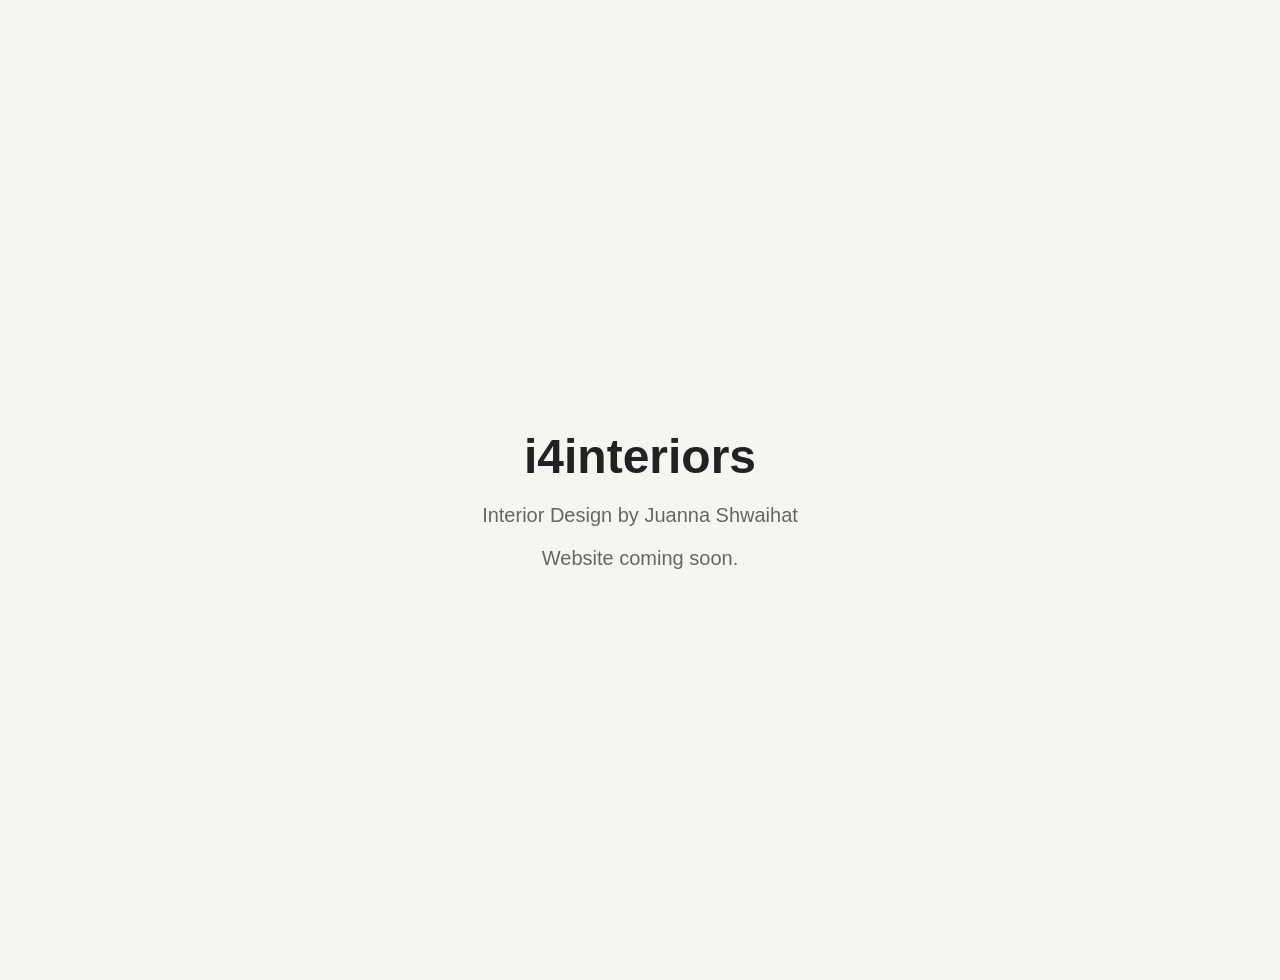
==== index.html @ 795efc50 "Add initial HTML structure for i4interiors" ====
<!DOCTYPE html>
<html lang="en">
<head>
    <meta charset="UTF-8">
    <meta name="viewport" content="width=device-width, initial-scale=1.0">
    <title>i4interiors by Juanna Shwaihat</title>

    <style>
        body {
            margin: 0;
            font-family: Arial, sans-serif;
            background: #f7f5f2;
            color: #222;
        }

        .hero {
            min-height: 100vh;
            display: flex;
            align-items: center;
            justify-content: center;
            text-align: center;
            padding: 40px;
        }

        .hero h1 {
            font-size: 48px;
            margin-bottom: 10px;
        }

        .hero p {
            font-size: 20px;
            color: #666;
        }
    </style>
</head>

<body>
    <section class="hero">
        <div>
            <h1>i4interiors</h1>
            <p>Interior Design by Juanna Shwaihat</p>
            <p>Website coming soon.</p>
        </div>
    </section>
</body>
</html>
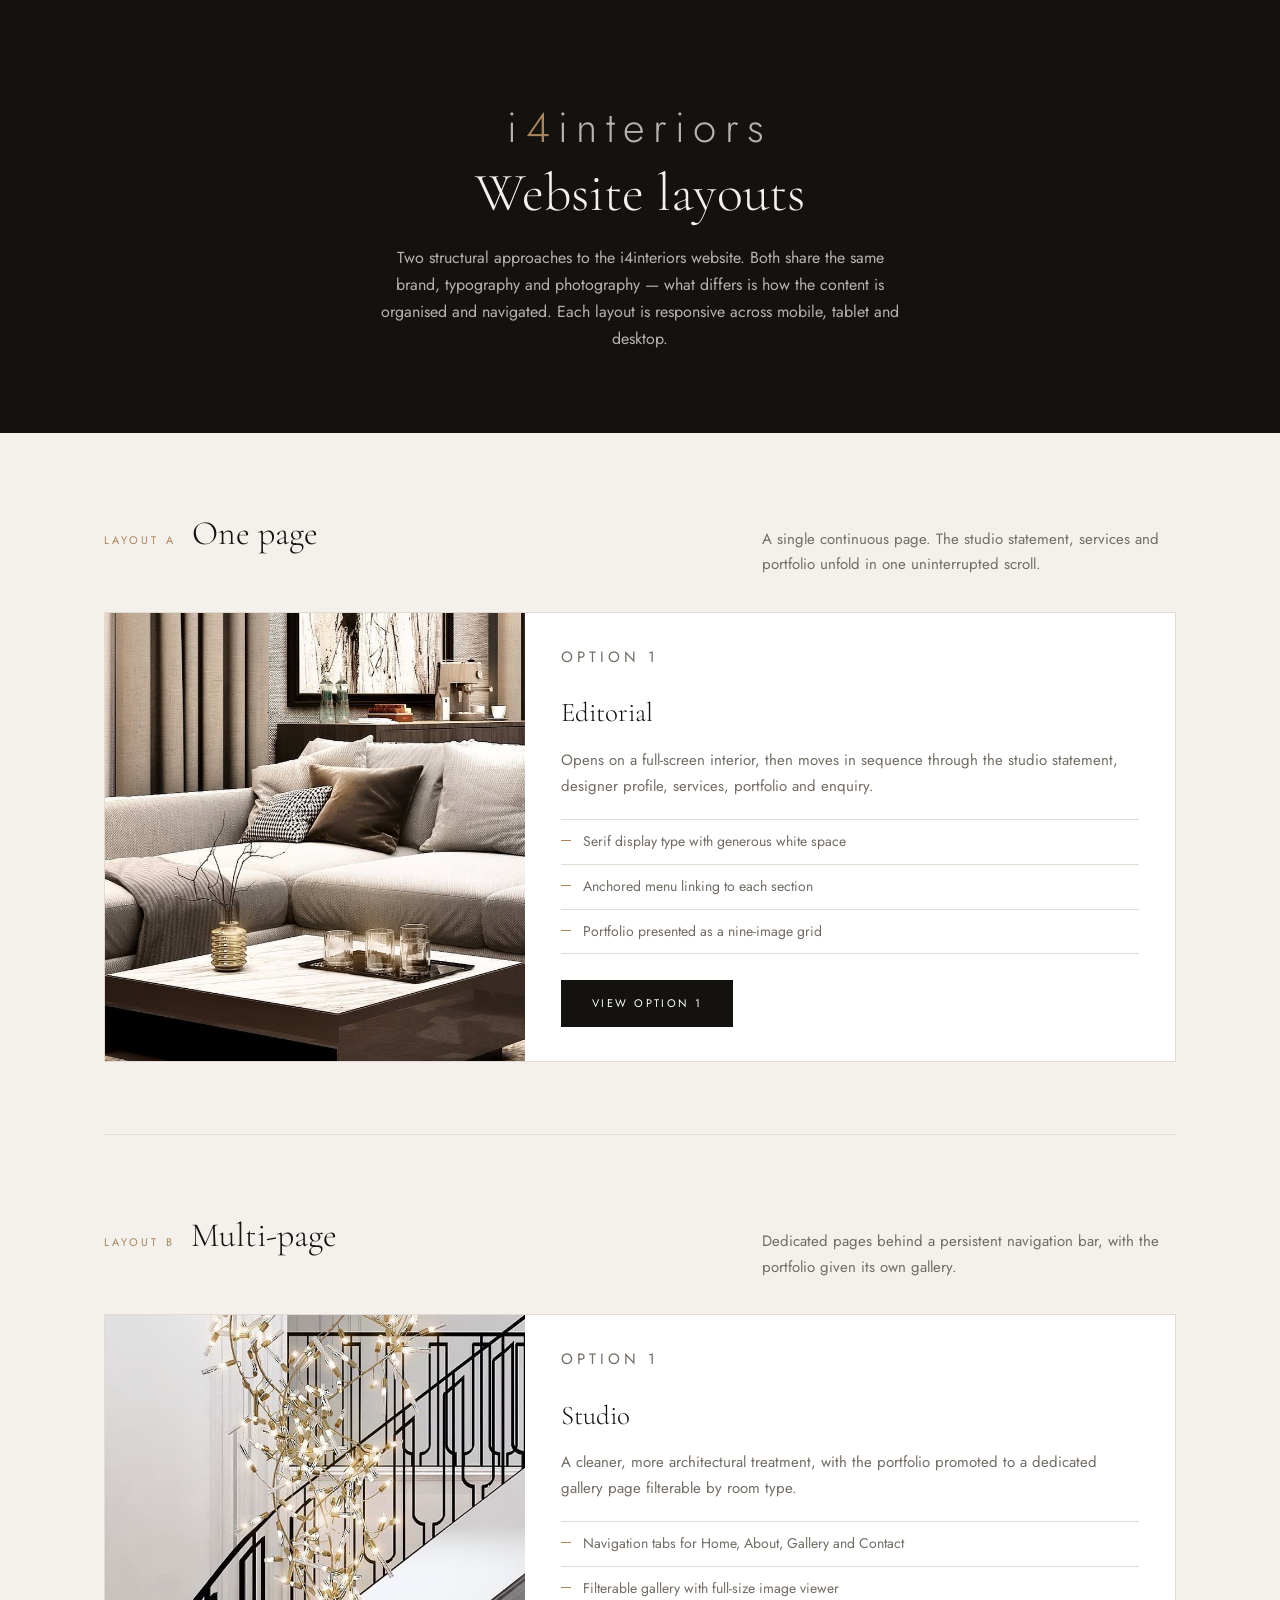
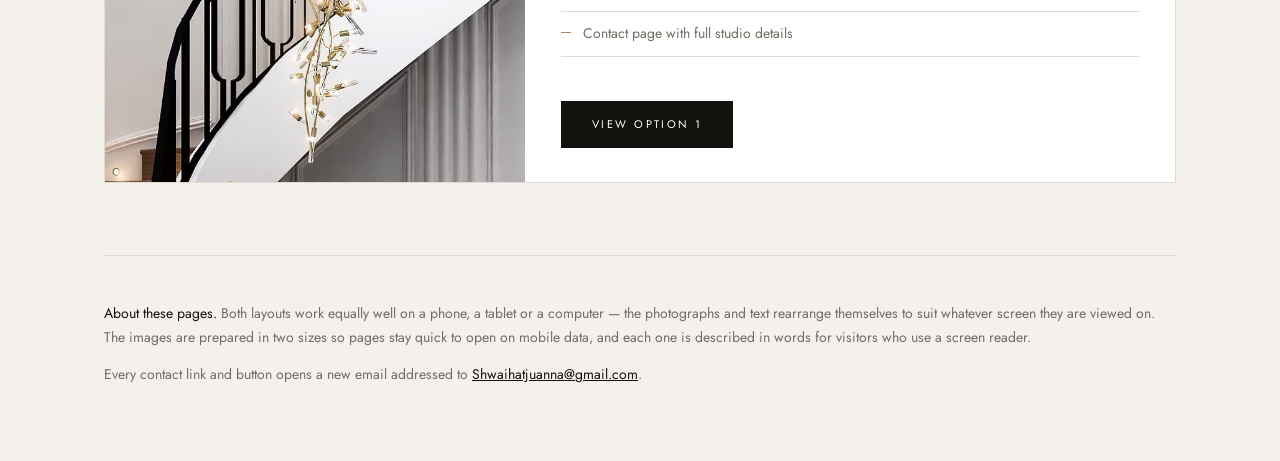
==== commit d59b6e00: "starting point starting point" ====
--- a/index.html
+++ b/index.html
@@ -1,46 +1,262 @@
 <!DOCTYPE html>
 <html lang="en">
 <head>
-    <meta charset="UTF-8">
-    <meta name="viewport" content="width=device-width, initial-scale=1.0">
-    <title>i4interiors by Juanna Shwaihat</title>
-
-    <style>
-        body {
-            margin: 0;
-            font-family: Arial, sans-serif;
-            background: #f7f5f2;
-            color: #222;
-        }
-
-        .hero {
-            min-height: 100vh;
-            display: flex;
-            align-items: center;
-            justify-content: center;
-            text-align: center;
-            padding: 40px;
-        }
-
-        .hero h1 {
-            font-size: 48px;
-            margin-bottom: 10px;
-        }
-
-        .hero p {
-            font-size: 20px;
-            color: #666;
-        }
-    </style>
+<meta charset="UTF-8">
+<meta name="viewport" content="width=device-width, initial-scale=1">
+<title>i4interiors — Website Layouts</title>
+<meta name="description" content="Layout and structure options for the i4interiors website.">
+<meta name="robots" content="noindex">
+<link rel="preconnect" href="https://fonts.googleapis.com">
+<link rel="preconnect" href="https://fonts.gstatic.com" crossorigin>
+<link href="https://fonts.googleapis.com/css2?family=Cormorant+Garamond:ital,wght@0,300;0,400;1,300&family=Jost:wght@200;300;400&display=swap" rel="stylesheet">
+<style>
+  :root {
+    --bone:  #f4f1ec;
+    --paper: #ffffff;
+    --ink:   #14120f;
+    --muted: #726c64;
+    --line:  #e2dbd2;
+    --brass: #a8845c;
+  }
+
+  *, *::before, *::after { box-sizing: border-box; }
+
+  @media (prefers-reduced-motion: reduce) {
+    * { transition: none !important; }
+  }
+
+  body {
+    margin: 0;
+    background: var(--bone);
+    color: var(--ink);
+    font-family: 'Jost', system-ui, -apple-system, 'Segoe UI', sans-serif;
+    font-size: 16px;
+    line-height: 1.7;
+    -webkit-font-smoothing: antialiased;
+  }
+
+  img { max-width: 100%; display: block; }
+
+  .wrap { max-width: 1120px; margin-inline: auto; padding-inline: 24px; }
+
+  .serif { font-family: 'Cormorant Garamond', Georgia, serif; font-weight: 300; }
+
+  /* ---- masthead ---- */
+  .masthead {
+    background: var(--ink);
+    color: #f4f1ec;
+    text-align: center;
+    padding: clamp(56px, 10vw, 92px) 0 clamp(50px, 8vw, 80px);
+  }
+  .mark {
+    font-size: clamp(28px, 4.2vw, 42px);
+    letter-spacing: .2em;
+    font-weight: 300;
+    margin: 0 0 30px;
+  }
+  .mark span { color: var(--brass); }
+
+  .masthead h1 {
+    font-size: clamp(32px, 6vw, 54px);
+    line-height: 1.12;
+    font-weight: 300;
+    margin: 0 0 20px;
+  }
+  .masthead p {
+    color: rgba(244,241,236,.72);
+    max-width: 52ch;
+    margin: 0 auto;
+  }
+
+  /* ---- layout group ---- */
+  .layout { padding: clamp(44px, 7vw, 72px) 0; }
+  .layout + .layout { border-top: 1px solid var(--line); }
+
+  .layout__head {
+    display: flex;
+    align-items: baseline;
+    justify-content: space-between;
+    gap: 16px 28px;
+    flex-wrap: wrap;
+    margin-bottom: 34px;
+  }
+  .layout__title { display: flex; align-items: baseline; gap: 16px; flex-wrap: wrap; }
+  .layout__letter {
+    font-size: 11px;
+    letter-spacing: .28em;
+    text-transform: uppercase;
+    color: var(--brass);
+  }
+  .layout__head h2 { font-size: clamp(25px, 3.4vw, 34px); margin: 0; font-weight: 300; }
+  .layout__head p { margin: 0; color: var(--muted); font-size: 15px; max-width: 46ch; }
+
+  /* ---- option cards ---- */
+  /* One option per row, so a single option still fills the width
+     and extra options stack as a legible list. */
+  .options {
+    display: grid;
+    grid-template-columns: 1fr;
+    gap: 22px;
+  }
+
+  .opt {
+    background: var(--paper);
+    border: 1px solid var(--line);
+    display: grid;
+    grid-template-columns: minmax(0, 420px) minmax(0, 1fr);
+    text-decoration: none;
+    color: inherit;
+    transition: box-shadow .3s ease, transform .3s ease;
+  }
+  .opt:hover {
+    box-shadow: 0 18px 42px rgba(20,18,15,.10);
+    transform: translateY(-3px);
+  }
+  .opt__img { width: 100%; height: 100%; min-height: 260px; object-fit: cover; }
+  .opt__body { padding: 32px 36px 34px; display: flex; flex-direction: column; }
+
+  .opt__no {
+    font-size: 11px;
+    letter-spacing: .26em;
+    text-transform: uppercase;
+    color: var(--brass);
+    margin: 0 0 10px;
+  }
+  .opt h3 { font-size: clamp(21px, 2.6vw, 27px); margin: 0 0 12px; font-weight: 300; }
+  .opt > .opt__body > p { color: var(--muted); margin: 0 0 20px; font-size: 15px; }
+
+  .opt ul {
+    list-style: none;
+    margin: 0 0 26px;
+    padding: 0;
+    border-top: 1px solid var(--line);
+  }
+  .opt li {
+    border-bottom: 1px solid var(--line);
+    padding: 10px 0 10px 22px;
+    font-size: 14px;
+    color: var(--muted);
+    position: relative;
+  }
+  .opt li::before {
+    content: "";
+    position: absolute;
+    left: 0;
+    top: 20px;
+    width: 10px;
+    height: 1px;
+    background: var(--brass);
+  }
+
+  .opt .spacer { flex: 1; }
+
+  .opt__go {
+    align-self: flex-start;
+    padding: 13px 30px;
+    background: var(--ink);
+    color: var(--paper);
+    border: 1px solid var(--ink);
+    font-size: 11px;
+    letter-spacing: .22em;
+    text-transform: uppercase;
+    transition: background .25s, color .25s;
+  }
+  .opt:hover .opt__go { background: transparent; color: var(--ink); }
+
+  /* ---- note ---- */
+  .note {
+    border-top: 1px solid var(--line);
+    padding: 32px 0 60px;
+    color: var(--muted);
+    font-size: 14px;
+  }
+  .note strong { color: var(--ink); font-weight: 400; }
+  .note a { color: var(--ink); }
+
+  @media (max-width: 800px) {
+    .opt { grid-template-columns: 1fr; }
+    .opt__img { min-height: 0; aspect-ratio: 16/10; }
+    .opt__body { padding: 26px 26px 30px; }
+    .layout__head { margin-bottom: 26px; }
+  }
+</style>
 </head>
-
 <body>
-    <section class="hero">
-        <div>
-            <h1>i4interiors</h1>
-            <p>Interior Design by Juanna Shwaihat</p>
-            <p>Website coming soon.</p>
+
+<header class="masthead">
+  <div class="wrap">
+    <p class="mark">i<span>4</span>interiors</p>
+    <h1 class="serif">Website layouts</h1>
+    <p>Two structural approaches to the i4interiors website. Both share the same brand, typography and photography — what differs is how the content is organised and navigated. Each layout is responsive across mobile, tablet and desktop.</p>
+  </div>
+</header>
+
+<main class="wrap">
+
+  <!-- ============ LAYOUT A ============ -->
+  <section class="layout">
+    <div class="layout__head">
+      <div class="layout__title">
+        <span class="layout__letter">Layout A</span>
+        <h2 class="serif">One page</h2>
+      </div>
+      <p>A single continuous page. The studio statement, services and portfolio unfold in one uninterrupted scroll.</p>
+    </div>
+
+    <div class="options">
+      <a class="opt" href="one-page/01/">
+        <img class="opt__img" src="assets/site/living-warm-800.jpg" alt="Warm editorial living room" loading="lazy">
+        <div class="opt__body">
+          <p class="opt__no">Option 1</p>
+          <h3 class="serif">Editorial</h3>
+          <p>Opens on a full-screen interior, then moves in sequence through the studio statement, designer profile, services, portfolio and enquiry.</p>
+          <ul>
+            <li>Serif display type with generous white space</li>
+            <li>Anchored menu linking to each section</li>
+            <li>Portfolio presented as a nine-image grid</li>
+          </ul>
+          <div class="spacer"></div>
+          <span class="opt__go">View Option 1</span>
         </div>
-    </section>
+      </a>
+    </div>
+  </section>
+
+  <!-- ============ LAYOUT B ============ -->
+  <section class="layout">
+    <div class="layout__head">
+      <div class="layout__title">
+        <span class="layout__letter">Layout B</span>
+        <h2 class="serif">Multi-page</h2>
+      </div>
+      <p>Dedicated pages behind a persistent navigation bar, with the portfolio given its own gallery.</p>
+    </div>
+
+    <div class="options">
+      <a class="opt" href="multi-page/01/">
+        <img class="opt__img" src="assets/site/stair-chandelier-800.jpg" alt="Sculptural staircase and chandelier" loading="lazy">
+        <div class="opt__body">
+          <p class="opt__no">Option 1</p>
+          <h3 class="serif">Studio</h3>
+          <p>A cleaner, more architectural treatment, with the portfolio promoted to a dedicated gallery page filterable by room type.</p>
+          <ul>
+            <li>Navigation tabs for Home, About, Gallery and Contact</li>
+            <li>Filterable gallery with full-size image viewer</li>
+            <li>Contact page with full studio details</li>
+          </ul>
+          <div class="spacer"></div>
+          <span class="opt__go">View Option 1</span>
+        </div>
+      </a>
+    </div>
+  </section>
+
+  <div class="note">
+    <p><strong>About these pages.</strong> Both layouts work equally well on a phone, a tablet or a computer — the photographs and text rearrange themselves to suit whatever screen they are viewed on. The images are prepared in two sizes so pages stay quick to open on mobile data, and each one is described in words for visitors who use a screen reader.</p>
+    <p>Every contact link and button opens a new email addressed to <a href="mailto:Shwaihatjuanna@gmail.com">Shwaihatjuanna@gmail.com</a>.</p>
+  </div>
+
+</main>
+
 </body>
 </html>
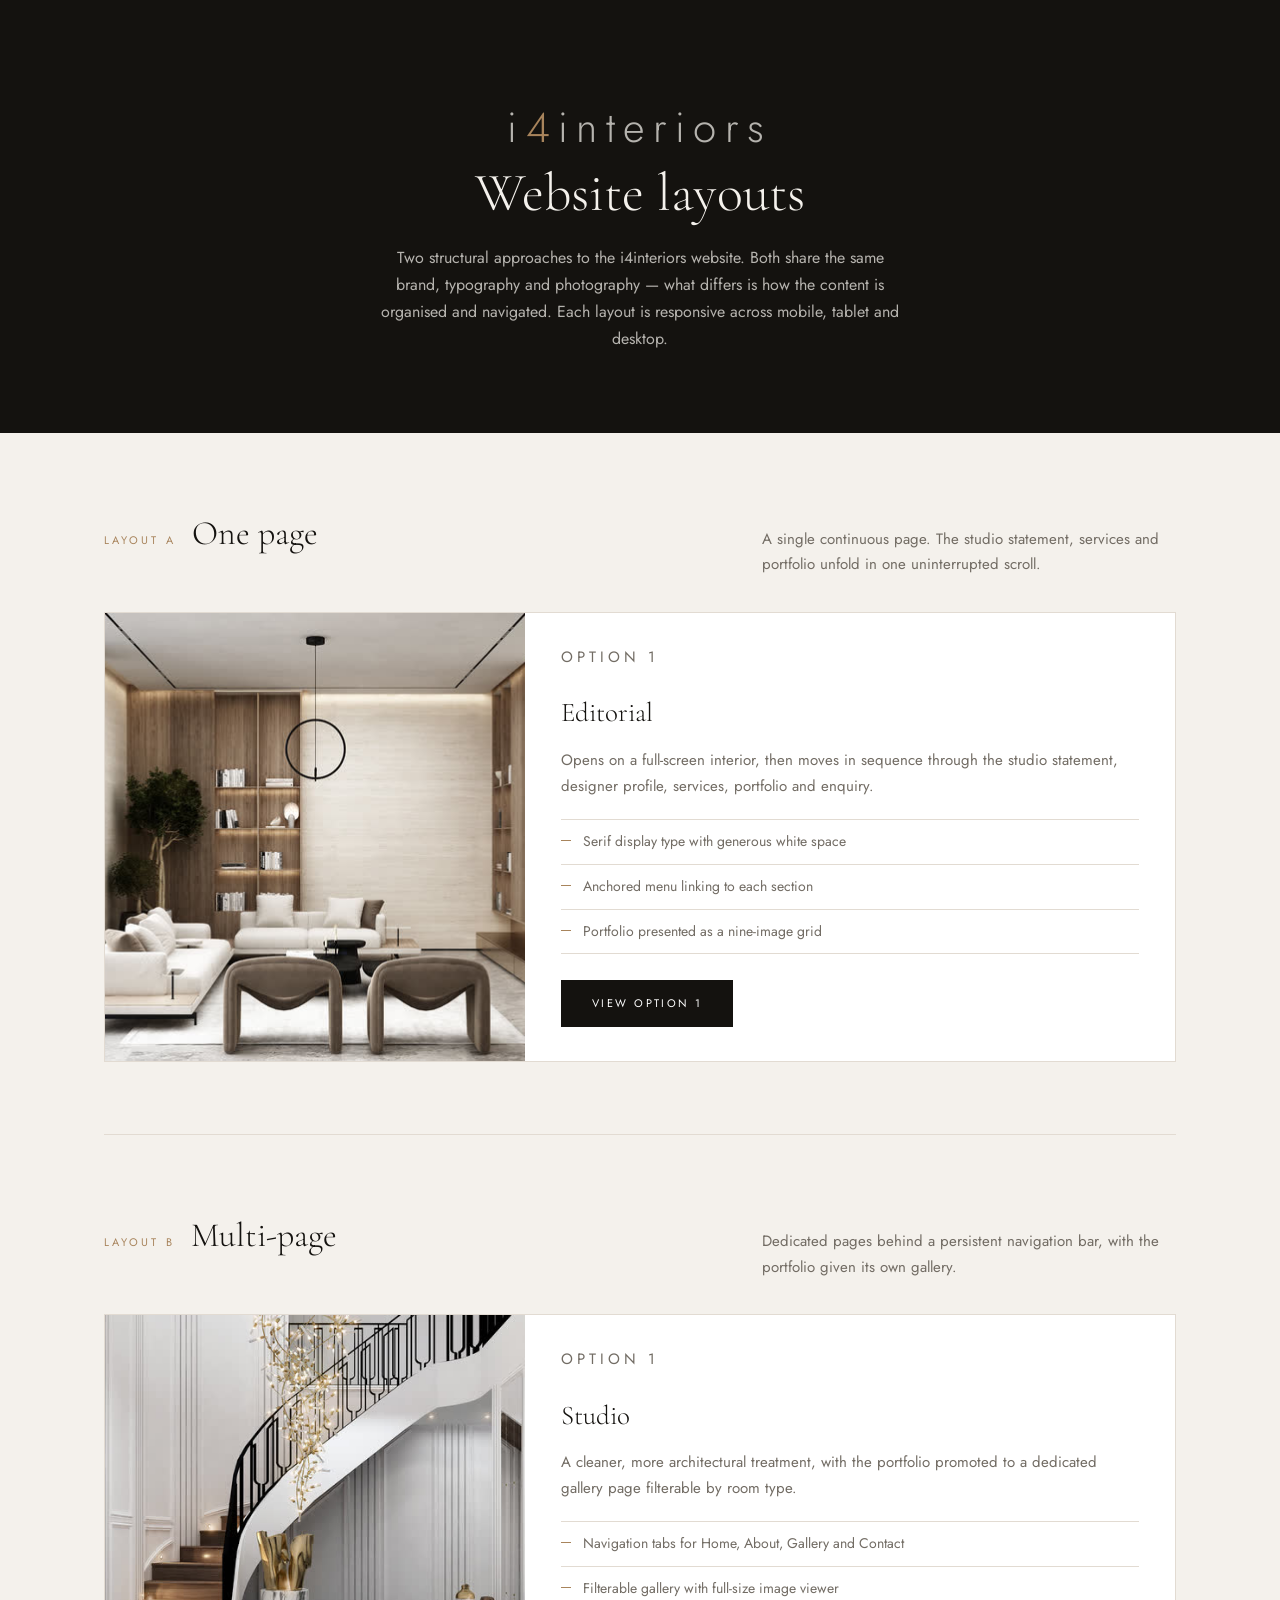
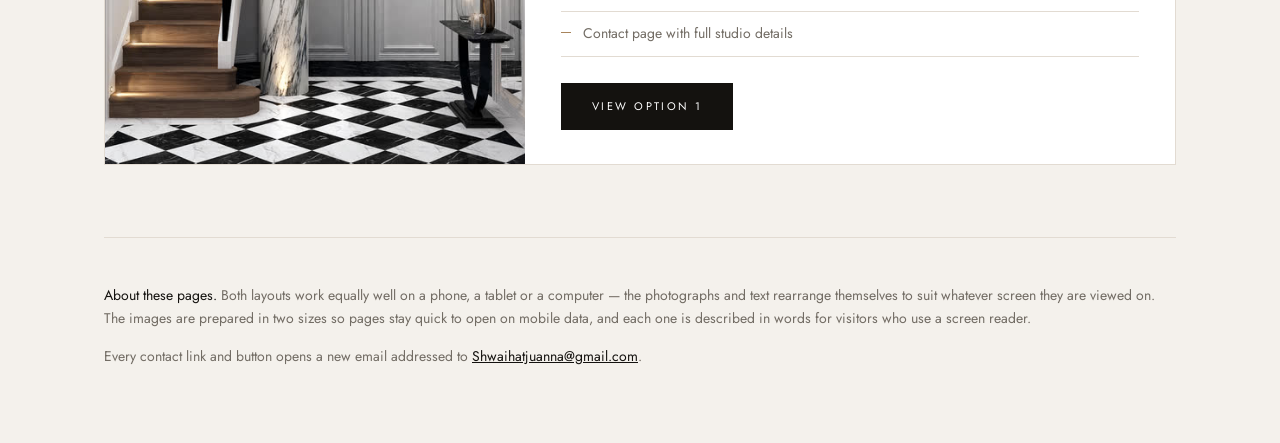
==== commit 480c1a57: "updates updates" ====
--- a/index.html
+++ b/index.html
@@ -205,7 +205,7 @@
 
     <div class="options">
       <a class="opt" href="one-page/01/">
-        <img class="opt__img" src="assets/site/living-warm-800.jpg" alt="Warm editorial living room" loading="lazy">
+        <img class="opt__img" src="assets/images/web/r1-800.jpg" alt="Warm residential living room with oak joinery and layered neutral textures" loading="lazy">
         <div class="opt__body">
           <p class="opt__no">Option 1</p>
           <h3 class="serif">Editorial</h3>
@@ -234,7 +234,7 @@
 
     <div class="options">
       <a class="opt" href="multi-page/01/">
-        <img class="opt__img" src="assets/site/stair-chandelier-800.jpg" alt="Sculptural staircase and chandelier" loading="lazy">
+        <img class="opt__img" src="assets/images/web/r10-800.jpg" alt="Curved staircase above a chequerboard marble floor" loading="lazy">
         <div class="opt__body">
           <p class="opt__no">Option 1</p>
           <h3 class="serif">Studio</h3>
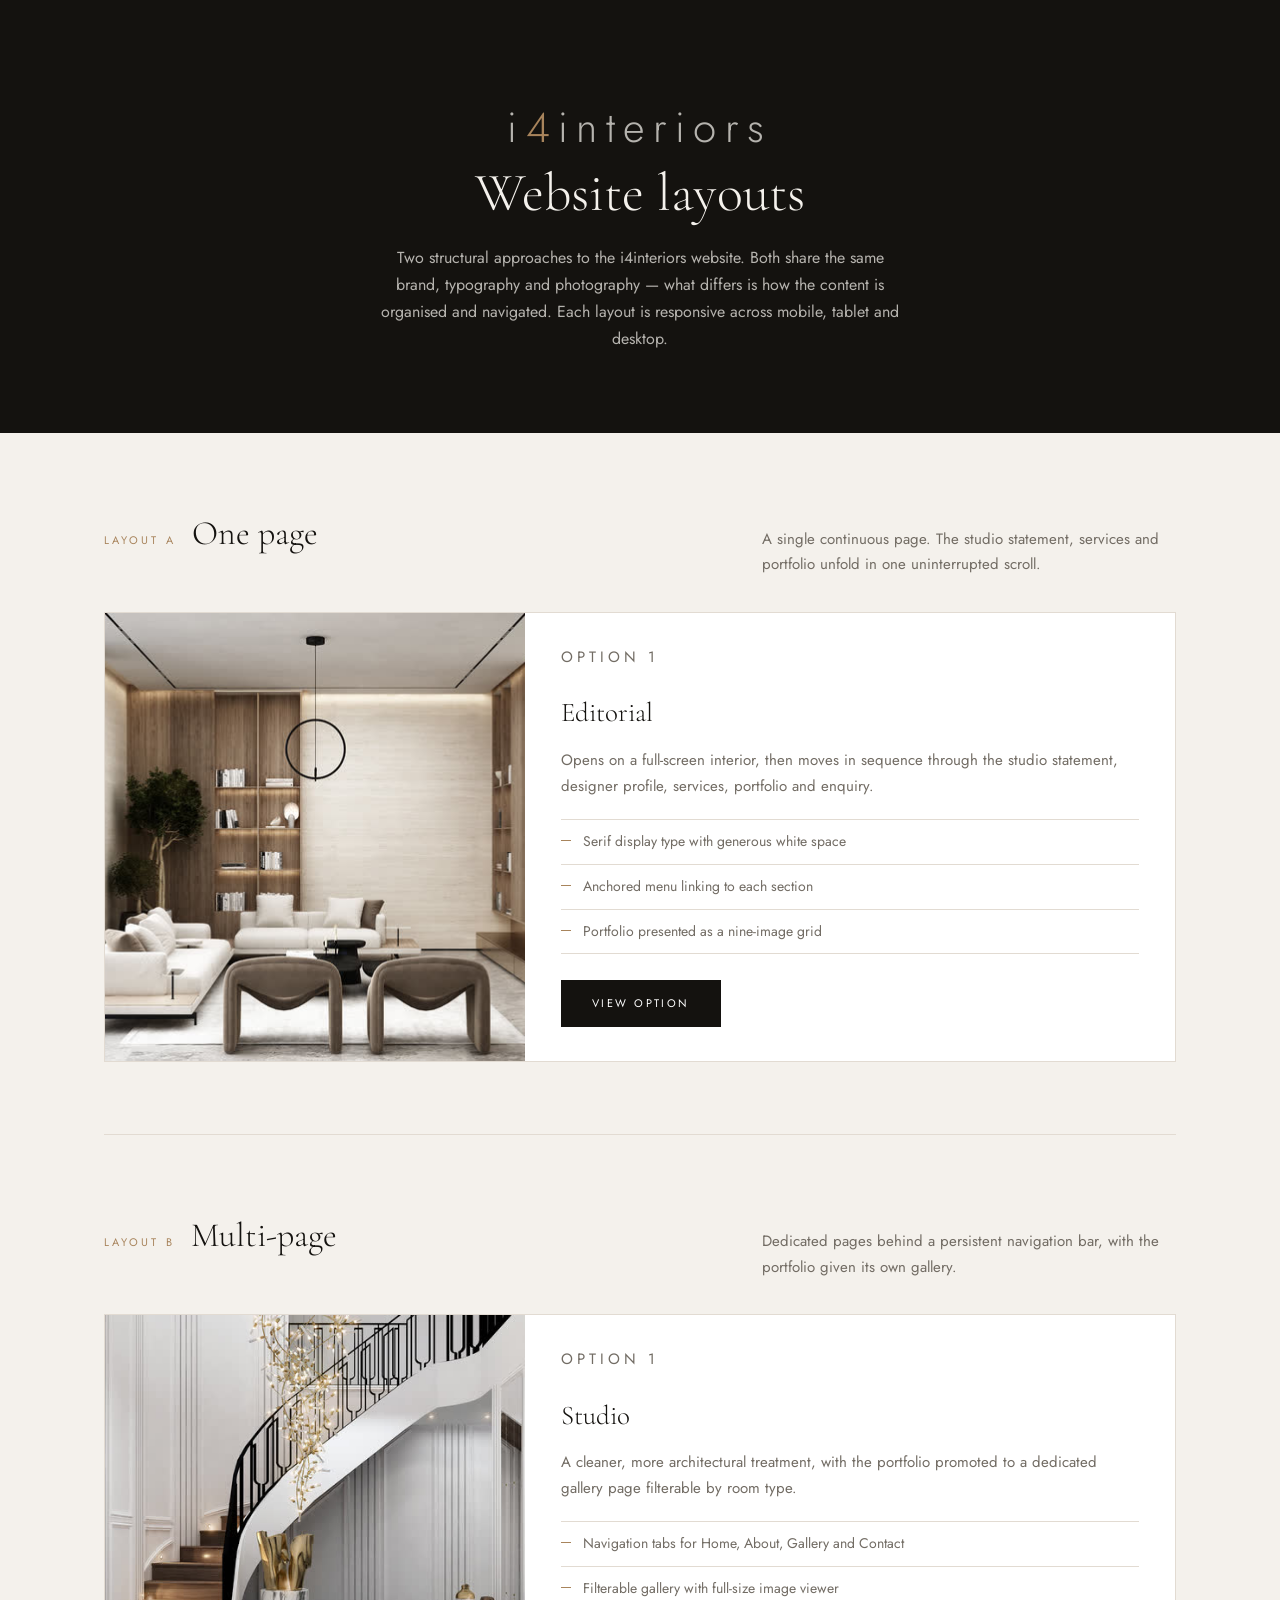
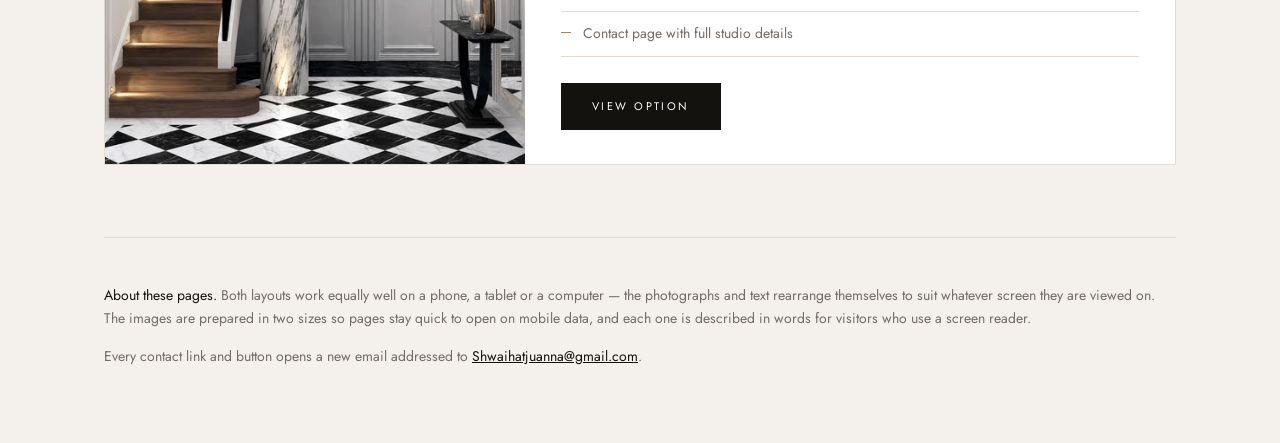
==== commit 6793d73b: "updates updates" ====
--- a/index.html
+++ b/index.html
@@ -216,7 +216,7 @@
             <li>Portfolio presented as a nine-image grid</li>
           </ul>
           <div class="spacer"></div>
-          <span class="opt__go">View Option 1</span>
+          <span class="opt__go">View Option</span>
         </div>
       </a>
     </div>
@@ -245,7 +245,7 @@
             <li>Contact page with full studio details</li>
           </ul>
           <div class="spacer"></div>
-          <span class="opt__go">View Option 1</span>
+          <span class="opt__go">View Option</span>
         </div>
       </a>
     </div>
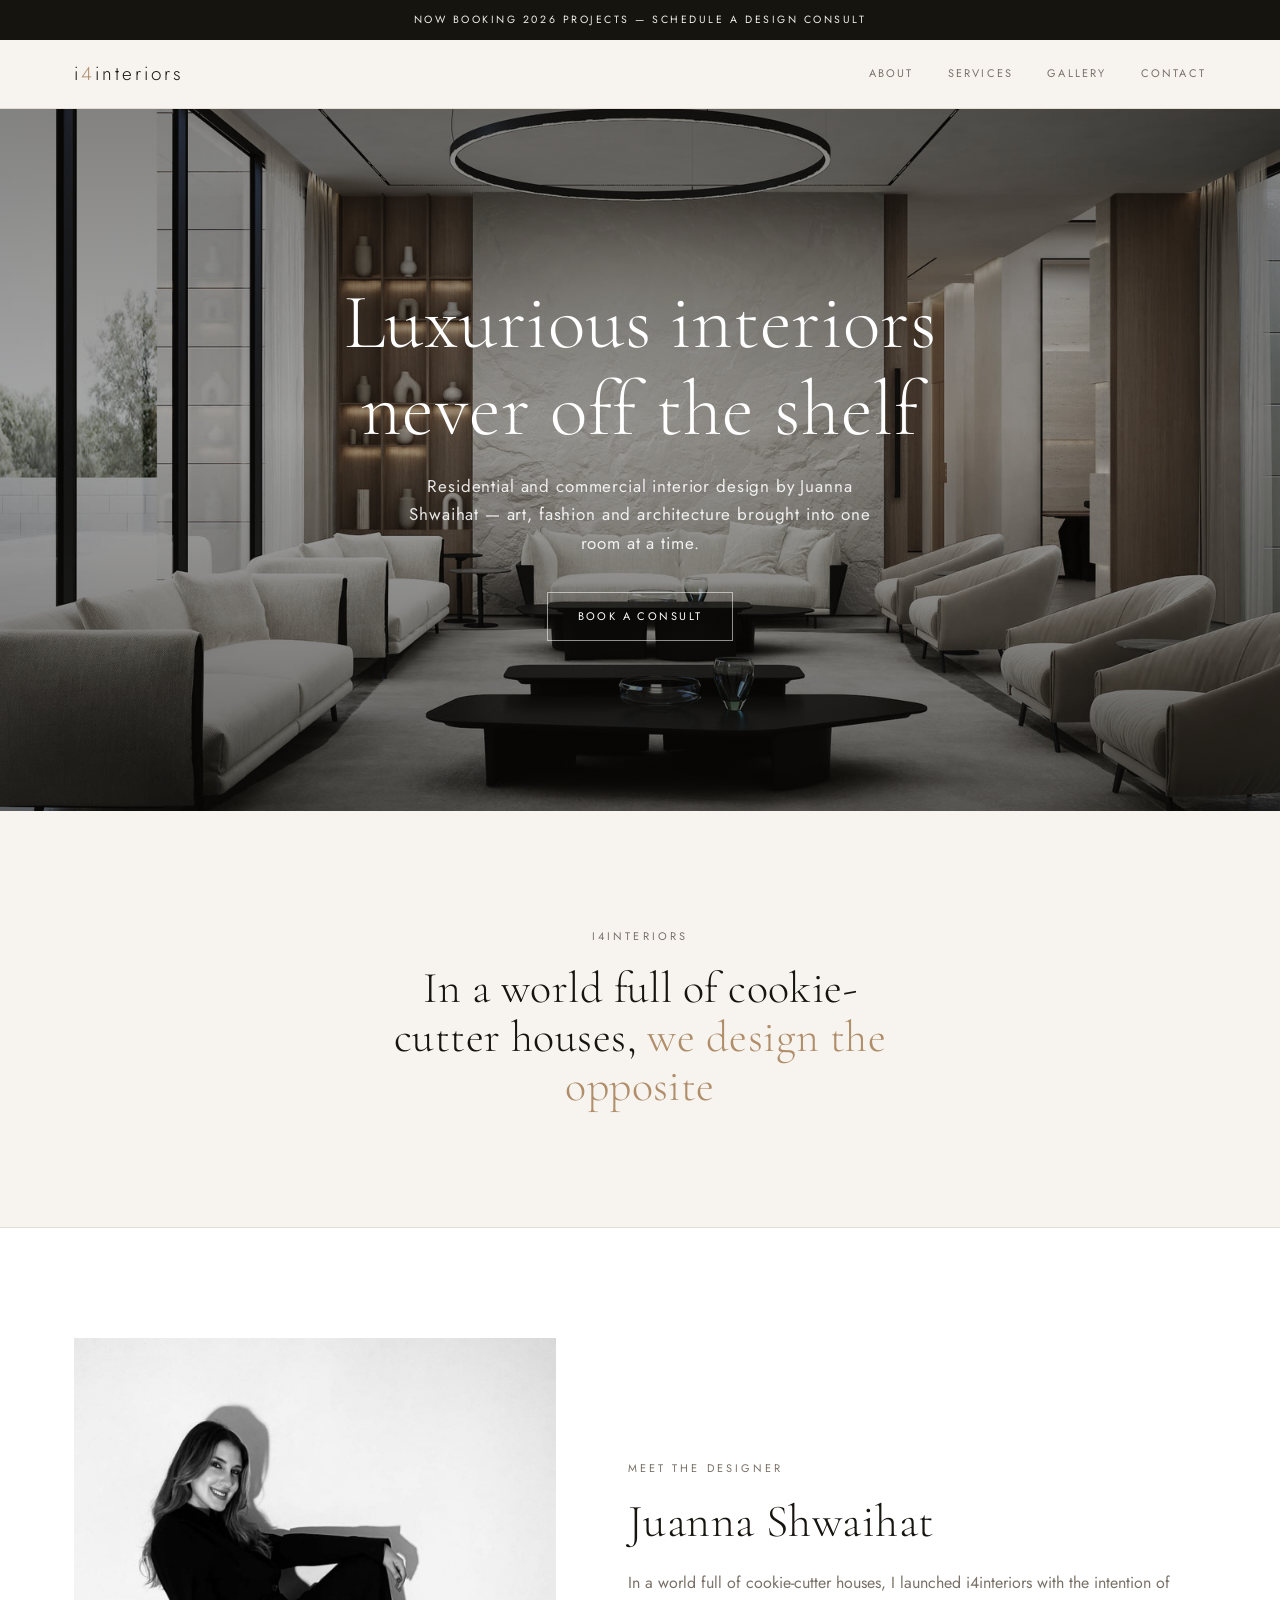
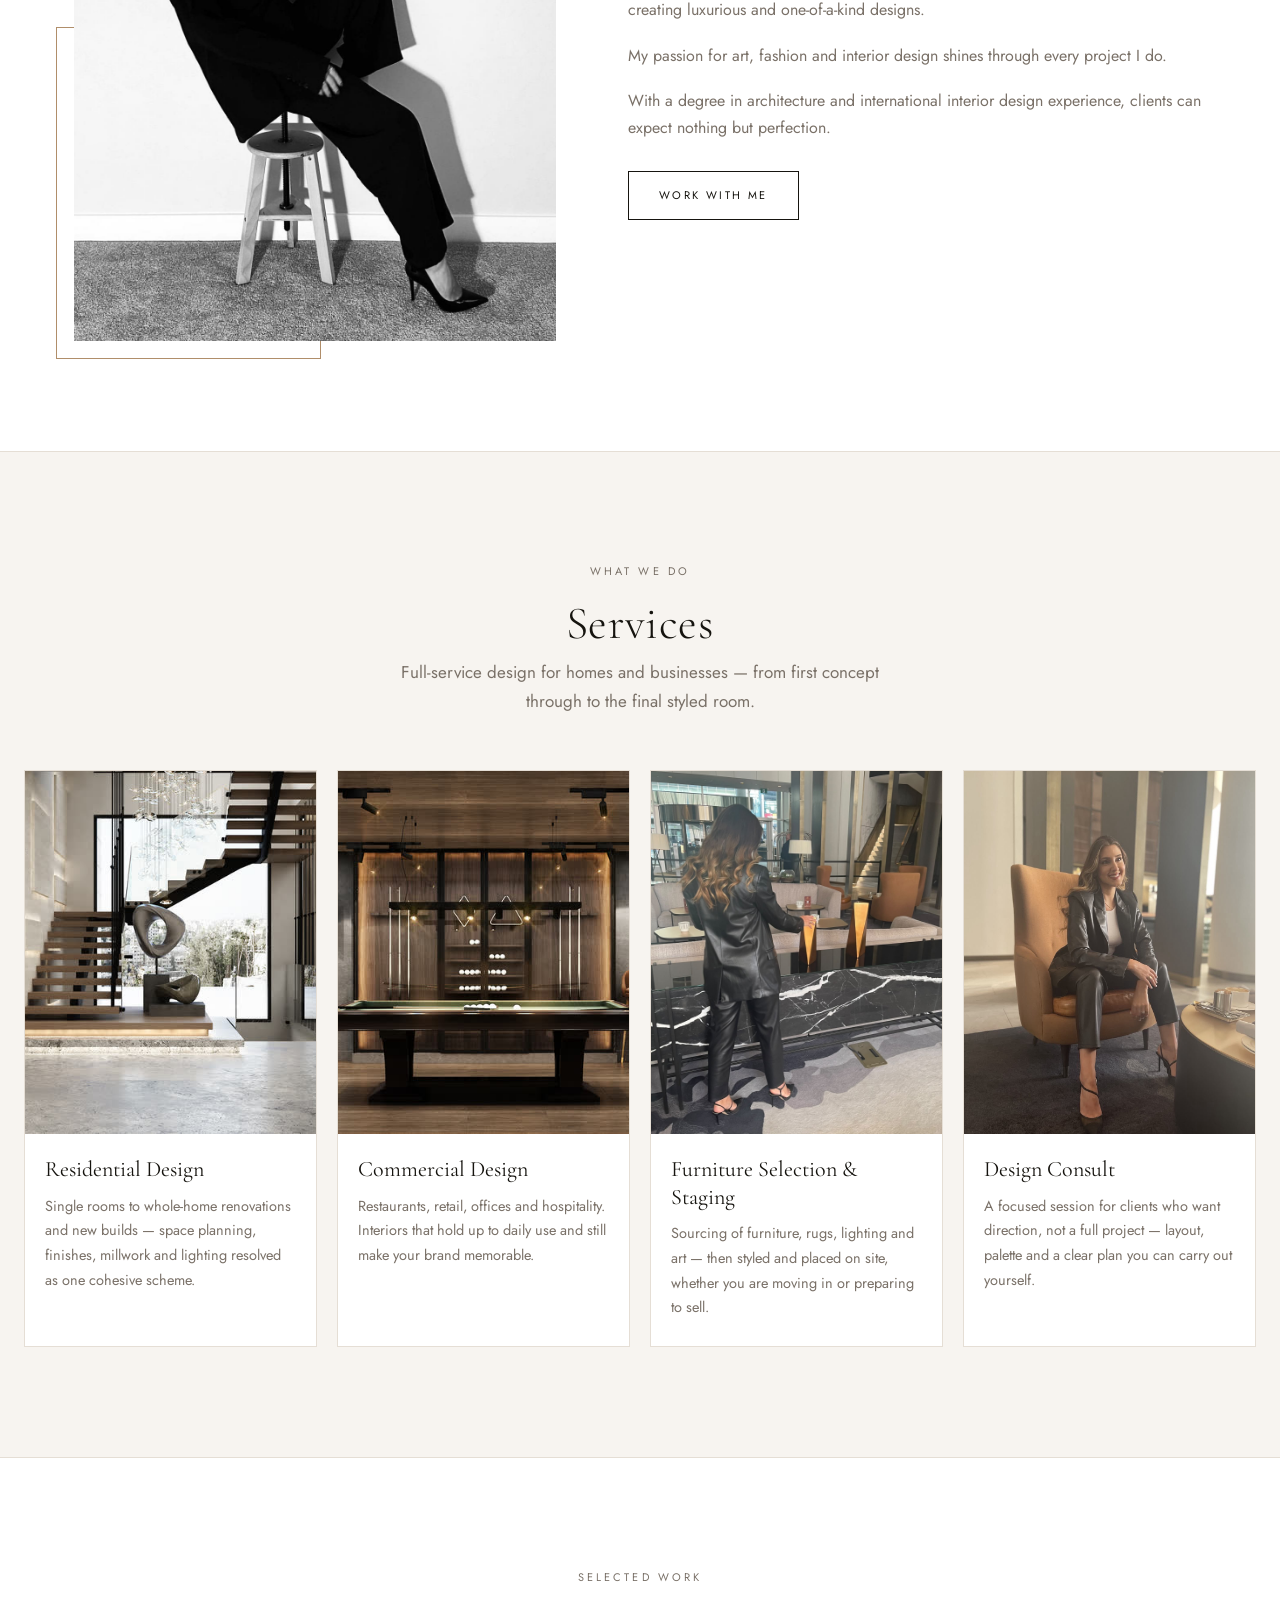
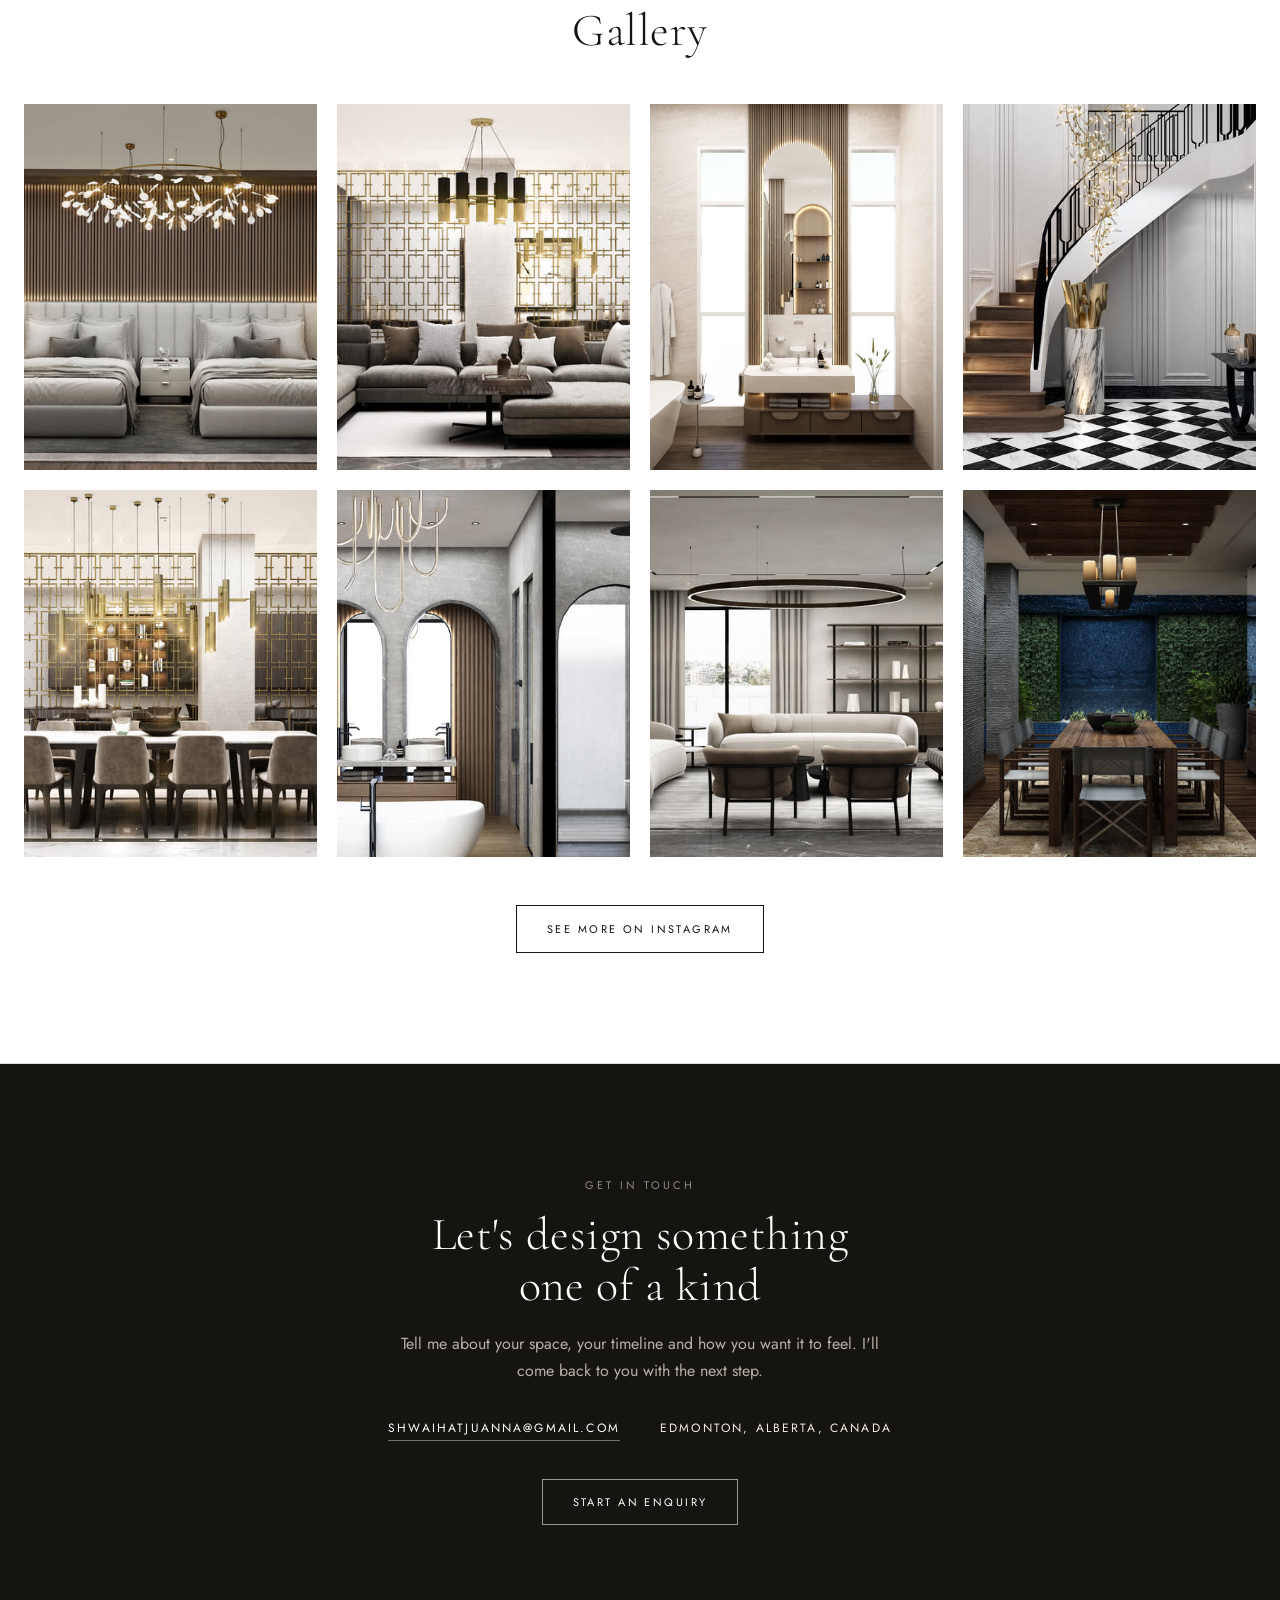
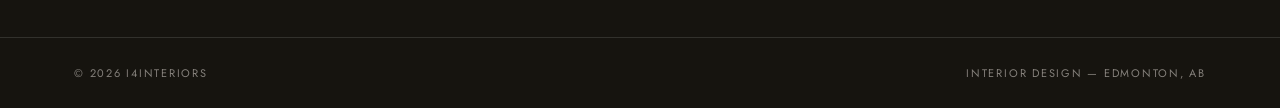
==== commit aad06766: "update update" ====
--- a/index.html
+++ b/index.html
@@ -3,260 +3,331 @@
 <head>
 <meta charset="UTF-8">
 <meta name="viewport" content="width=device-width, initial-scale=1">
-<title>i4interiors — Website Layouts</title>
-<meta name="description" content="Layout and structure options for the i4interiors website.">
-<meta name="robots" content="noindex">
+<title>i4interiors — Interior Design by Juanna Shwaihat | Edmonton</title>
+<meta name="description" content="i4interiors is an Edmonton interior design studio led by Juanna Shwaihat, creating luxurious, one-of-a-kind residential and commercial spaces.">
 <link rel="preconnect" href="https://fonts.googleapis.com">
 <link rel="preconnect" href="https://fonts.gstatic.com" crossorigin>
-<link href="https://fonts.googleapis.com/css2?family=Cormorant+Garamond:ital,wght@0,300;0,400;1,300&family=Jost:wght@200;300;400&display=swap" rel="stylesheet">
-<style>
-  :root {
-    --bone:  #f4f1ec;
-    --paper: #ffffff;
-    --ink:   #14120f;
-    --muted: #726c64;
-    --line:  #e2dbd2;
-    --brass: #a8845c;
-  }
-
-  *, *::before, *::after { box-sizing: border-box; }
-
-  @media (prefers-reduced-motion: reduce) {
-    * { transition: none !important; }
-  }
-
-  body {
-    margin: 0;
-    background: var(--bone);
-    color: var(--ink);
-    font-family: 'Jost', system-ui, -apple-system, 'Segoe UI', sans-serif;
-    font-size: 16px;
-    line-height: 1.7;
-    -webkit-font-smoothing: antialiased;
-  }
-
-  img { max-width: 100%; display: block; }
-
-  .wrap { max-width: 1120px; margin-inline: auto; padding-inline: 24px; }
-
-  .serif { font-family: 'Cormorant Garamond', Georgia, serif; font-weight: 300; }
-
-  /* ---- masthead ---- */
-  .masthead {
-    background: var(--ink);
-    color: #f4f1ec;
-    text-align: center;
-    padding: clamp(56px, 10vw, 92px) 0 clamp(50px, 8vw, 80px);
-  }
-  .mark {
-    font-size: clamp(28px, 4.2vw, 42px);
-    letter-spacing: .2em;
-    font-weight: 300;
-    margin: 0 0 30px;
-  }
-  .mark span { color: var(--brass); }
-
-  .masthead h1 {
-    font-size: clamp(32px, 6vw, 54px);
-    line-height: 1.12;
-    font-weight: 300;
-    margin: 0 0 20px;
-  }
-  .masthead p {
-    color: rgba(244,241,236,.72);
-    max-width: 52ch;
-    margin: 0 auto;
-  }
-
-  /* ---- layout group ---- */
-  .layout { padding: clamp(44px, 7vw, 72px) 0; }
-  .layout + .layout { border-top: 1px solid var(--line); }
-
-  .layout__head {
-    display: flex;
-    align-items: baseline;
-    justify-content: space-between;
-    gap: 16px 28px;
-    flex-wrap: wrap;
-    margin-bottom: 34px;
-  }
-  .layout__title { display: flex; align-items: baseline; gap: 16px; flex-wrap: wrap; }
-  .layout__letter {
-    font-size: 11px;
-    letter-spacing: .28em;
-    text-transform: uppercase;
-    color: var(--brass);
-  }
-  .layout__head h2 { font-size: clamp(25px, 3.4vw, 34px); margin: 0; font-weight: 300; }
-  .layout__head p { margin: 0; color: var(--muted); font-size: 15px; max-width: 46ch; }
-
-  /* ---- option cards ---- */
-  /* One option per row, so a single option still fills the width
-     and extra options stack as a legible list. */
-  .options {
-    display: grid;
-    grid-template-columns: 1fr;
-    gap: 22px;
-  }
-
-  .opt {
-    background: var(--paper);
-    border: 1px solid var(--line);
-    display: grid;
-    grid-template-columns: minmax(0, 420px) minmax(0, 1fr);
-    text-decoration: none;
-    color: inherit;
-    transition: box-shadow .3s ease, transform .3s ease;
-  }
-  .opt:hover {
-    box-shadow: 0 18px 42px rgba(20,18,15,.10);
-    transform: translateY(-3px);
-  }
-  .opt__img { width: 100%; height: 100%; min-height: 260px; object-fit: cover; }
-  .opt__body { padding: 32px 36px 34px; display: flex; flex-direction: column; }
-
-  .opt__no {
-    font-size: 11px;
-    letter-spacing: .26em;
-    text-transform: uppercase;
-    color: var(--brass);
-    margin: 0 0 10px;
-  }
-  .opt h3 { font-size: clamp(21px, 2.6vw, 27px); margin: 0 0 12px; font-weight: 300; }
-  .opt > .opt__body > p { color: var(--muted); margin: 0 0 20px; font-size: 15px; }
-
-  .opt ul {
-    list-style: none;
-    margin: 0 0 26px;
-    padding: 0;
-    border-top: 1px solid var(--line);
-  }
-  .opt li {
-    border-bottom: 1px solid var(--line);
-    padding: 10px 0 10px 22px;
-    font-size: 14px;
-    color: var(--muted);
-    position: relative;
-  }
-  .opt li::before {
-    content: "";
-    position: absolute;
-    left: 0;
-    top: 20px;
-    width: 10px;
-    height: 1px;
-    background: var(--brass);
-  }
-
-  .opt .spacer { flex: 1; }
-
-  .opt__go {
-    align-self: flex-start;
-    padding: 13px 30px;
-    background: var(--ink);
-    color: var(--paper);
-    border: 1px solid var(--ink);
-    font-size: 11px;
-    letter-spacing: .22em;
-    text-transform: uppercase;
-    transition: background .25s, color .25s;
-  }
-  .opt:hover .opt__go { background: transparent; color: var(--ink); }
-
-  /* ---- note ---- */
-  .note {
-    border-top: 1px solid var(--line);
-    padding: 32px 0 60px;
-    color: var(--muted);
-    font-size: 14px;
-  }
-  .note strong { color: var(--ink); font-weight: 400; }
-  .note a { color: var(--ink); }
-
-  @media (max-width: 800px) {
-    .opt { grid-template-columns: 1fr; }
-    .opt__img { min-height: 0; aspect-ratio: 16/10; }
-    .opt__body { padding: 26px 26px 30px; }
-    .layout__head { margin-bottom: 26px; }
-  }
-</style>
+<link href="https://fonts.googleapis.com/css2?family=Cormorant+Garamond:ital,wght@0,300;0,400;1,300;1,400&family=Jost:wght@200;300;400&display=swap" rel="stylesheet">
+<link rel="stylesheet" href="assets/css/style.css">
 </head>
 <body>
 
-<header class="masthead">
-  <div class="wrap">
-    <p class="mark">i<span>4</span>interiors</p>
-    <h1 class="serif">Website layouts</h1>
-    <p>Two structural approaches to the i4interiors website. Both share the same brand, typography and photography — what differs is how the content is organised and navigated. Each layout is responsive across mobile, tablet and desktop.</p>
+<div class="topbar">
+  <a href="#contact">Now booking 2026 projects — schedule a design consult</a>
+</div>
+
+<header class="header">
+  <div class="wrap header__inner">
+    <a class="wordmark" href="#top">i<span>4</span>interiors</a>
+
+    <button class="navtoggle" id="navtoggle" aria-label="Menu" aria-expanded="false" aria-controls="nav">
+      <svg width="22" height="14" viewBox="0 0 22 14" fill="none" stroke="currentColor" stroke-width="1.4">
+        <path d="M0 1h22M0 7h22M0 13h22"/>
+      </svg>
+    </button>
+
+    <nav class="nav" id="nav">
+      <a href="#about">About</a>
+      <a href="#services">Services</a>
+      <a href="#gallery">Gallery</a>
+      <a href="#contact">Contact</a>
+    </nav>
   </div>
 </header>
 
-<main class="wrap">
-
-  <!-- ============ LAYOUT A ============ -->
-  <section class="layout">
-    <div class="layout__head">
-      <div class="layout__title">
-        <span class="layout__letter">Layout A</span>
-        <h2 class="serif">One page</h2>
-      </div>
-      <p>A single continuous page. The studio statement, services and portfolio unfold in one uninterrupted scroll.</p>
-    </div>
-
-    <div class="options">
-      <a class="opt" href="one-page/01/">
-        <img class="opt__img" src="assets/images/web/r1-800.jpg" alt="Warm residential living room with oak joinery and layered neutral textures" loading="lazy">
-        <div class="opt__body">
-          <p class="opt__no">Option 1</p>
-          <h3 class="serif">Editorial</h3>
-          <p>Opens on a full-screen interior, then moves in sequence through the studio statement, designer profile, services, portfolio and enquiry.</p>
-          <ul>
-            <li>Serif display type with generous white space</li>
-            <li>Anchored menu linking to each section</li>
-            <li>Portfolio presented as a nine-image grid</li>
-          </ul>
-          <div class="spacer"></div>
-          <span class="opt__go">View Option</span>
-        </div>
-      </a>
-    </div>
-  </section>
-
-  <!-- ============ LAYOUT B ============ -->
-  <section class="layout">
-    <div class="layout__head">
-      <div class="layout__title">
-        <span class="layout__letter">Layout B</span>
-        <h2 class="serif">Multi-page</h2>
-      </div>
-      <p>Dedicated pages behind a persistent navigation bar, with the portfolio given its own gallery.</p>
-    </div>
-
-    <div class="options">
-      <a class="opt" href="multi-page/01/">
-        <img class="opt__img" src="assets/images/web/r10-800.jpg" alt="Curved staircase above a chequerboard marble floor" loading="lazy">
-        <div class="opt__body">
-          <p class="opt__no">Option 1</p>
-          <h3 class="serif">Studio</h3>
-          <p>A cleaner, more architectural treatment, with the portfolio promoted to a dedicated gallery page filterable by room type.</p>
-          <ul>
-            <li>Navigation tabs for Home, About, Gallery and Contact</li>
-            <li>Filterable gallery with full-size image viewer</li>
-            <li>Contact page with full studio details</li>
-          </ul>
-          <div class="spacer"></div>
-          <span class="opt__go">View Option</span>
-        </div>
-      </a>
-    </div>
-  </section>
-
-  <div class="note">
-    <p><strong>About these pages.</strong> Both layouts work equally well on a phone, a tablet or a computer — the photographs and text rearrange themselves to suit whatever screen they are viewed on. The images are prepared in two sizes so pages stay quick to open on mobile data, and each one is described in words for visitors who use a screen reader.</p>
-    <p>Every contact link and button opens a new email addressed to <a href="mailto:Shwaihatjuanna@gmail.com">Shwaihatjuanna@gmail.com</a>.</p>
+<main id="top">
+  <!-- ============ HERO ============ -->
+  <section class="hero">
+    <img class="hero__bg" src="assets/images/web/r7.jpg" alt="Living room with a full-height marble feature wall and pale sculptural seating">
+    <div class="hero__inner">
+      <h1 class="display">Luxurious interiors<br>never off the shelf</h1>
+      <p>Residential and commercial interior design by Juanna Shwaihat — art, fashion and architecture brought into one room at a time.</p>
+      <a class="btn btn--light" href="#contact">Book a consult</a>
+    </div>
+  </section>
+
+  <!-- ============ STATEMENT ============ -->
+  <section class="statement">
+    <div class="wrap">
+      <p class="eyebrow">i4interiors</p>
+      <blockquote class="display">
+        In a world full of cookie-cutter houses, <em>we design the opposite</em>
+      </blockquote>
+    </div>
+  </section>
+
+  <!-- ============ ABOUT ============ -->
+  <section class="about" id="about">
+    <div class="wrap about__grid">
+      <div class="about__figure">
+        <img src="assets/images/web/portrait.jpg" alt="Juanna Shwaihat, founder and principal designer of i4interiors" loading="lazy">
+      </div>
+      <div>
+        <p class="eyebrow">Meet the designer</p>
+        <h2 class="display">Juanna Shwaihat</h2>
+        <p>In a world full of cookie-cutter houses, I launched i4interiors with the intention of creating luxurious and one-of-a-kind designs.</p>
+        <p>My passion for art, fashion and interior design shines through every project I do.</p>
+        <p>With a degree in architecture and international interior design experience, clients can expect nothing but perfection.</p>
+        <a class="btn" href="#contact">Work with me</a>
+      </div>
+    </div>
+  </section>
+
+  <!-- ============ SERVICES ============ -->
+  <section class="services" id="services">
+    <div class="wrap">
+      <p class="eyebrow">What we do</p>
+      <h2 class="display">Services</h2>
+      <p class="lede services__lede">Full-service design for homes and businesses — from first concept through to the final styled room.</p>
+
+      <div class="svc-grid">
+        <article class="svc">
+          <button class="svc__shot" type="button" data-zoom aria-label="View full image">
+            <img src="assets/images/web/r3-800.jpg" alt="Double-height living space with a floating staircase and full-height glazing" loading="lazy">
+          </button>
+          <div class="svc__body">
+            <h3>Residential Design</h3>
+            <p>Single rooms to whole-home renovations and new builds — space planning, finishes, millwork and lighting resolved as one cohesive scheme.</p>
+          </div>
+        </article>
+
+        <article class="svc">
+          <button class="svc__shot" type="button" data-zoom aria-label="View full image">
+            <img src="assets/images/web/c4-800.jpg" alt="Restaurant interior with a brass-framed bar and dark timber panelling" loading="lazy">
+          </button>
+          <div class="svc__body">
+            <h3>Commercial Design</h3>
+            <p>Restaurants, retail, offices and hospitality. Interiors that hold up to daily use and still make your brand memorable.</p>
+          </div>
+        </article>
+
+        <article class="svc">
+          <button class="svc__shot" type="button" data-zoom aria-label="View full image">
+            <img src="assets/images/services/img2.JPG" alt="Styled living room with curated furniture, art and accessories in place" loading="lazy">
+          </button>
+          <div class="svc__body">
+            <h3>Furniture Selection &amp; Staging</h3>
+            <p>Sourcing of furniture, rugs, lighting and art — then styled and placed on site, whether you are moving in or preparing to sell.</p>
+          </div>
+        </article>
+
+        <article class="svc">
+          <button class="svc__shot" type="button" data-zoom aria-label="View full image">
+            <img src="assets/images/services/img1.JPG" alt="Design consultation with material samples, finishes and floor plans laid out" loading="lazy">
+          </button>
+          <div class="svc__body">
+            <h3>Design Consult</h3>
+            <p>A focused session for clients who want direction, not a full project — layout, palette and a clear plan you can carry out yourself.</p>
+          </div>
+        </article>
+      </div>
+    </div>
+  </section>
+
+  <!-- ============ PORTFOLIO ============ -->
+  <section class="work" id="gallery">
+    <div class="wrap">
+      <div class="work__head">
+        <p class="eyebrow">Selected work</p>
+        <h2 class="display">Gallery</h2>
+      </div>
+
+      <div class="work-grid">
+        <figure><button class="work__shot" type="button" data-zoom aria-label="View full image"><img src="assets/images/web/r9-800.jpg" alt="Principal bedroom with a brass chandelier and upholstered headboards" loading="lazy"></button></figure>
+        <figure><button class="work__shot" type="button" data-zoom aria-label="View full image"><img src="assets/images/web/r19-800.jpg" alt="Living room framed by a brass grid screen and deep grey sectional" loading="lazy"></button></figure>
+        <figure><button class="work__shot" type="button" data-zoom aria-label="View full image"><img src="assets/images/web/b4-800.jpg" alt="Bathroom with an arched mirror, stone vanity and freestanding tub" loading="lazy"></button></figure>
+        <figure><button class="work__shot" type="button" data-zoom aria-label="View full image"><img src="assets/images/web/r10-800.jpg" alt="Curved staircase above a chequerboard marble floor" loading="lazy"></button></figure>
+        <figure><button class="work__shot" type="button" data-zoom aria-label="View full image"><img src="assets/images/web/r12-800.jpg" alt="Formal dining room beneath a brass-framed pendant installation" loading="lazy"></button></figure>
+        <figure><button class="work__shot" type="button" data-zoom aria-label="View full image"><img src="assets/images/web/b8-800.jpg" alt="Arched bathroom with a freestanding tub and full-height stone" loading="lazy"></button></figure>
+        <figure><button class="work__shot" type="button" data-zoom aria-label="View full image"><img src="assets/images/web/r17-800.jpg" alt="Bright living room with curved seating and a circular pendant" loading="lazy"></button></figure>
+        <figure><button class="work__shot" type="button" data-zoom aria-label="View full image"><img src="assets/images/web/c2-800.jpg" alt="Commercial dining area framed by a living green wall" loading="lazy"></button></figure>
+      </div>
+
+      <div class="work__more">
+        <a class="btn" href="https://www.instagram.com/i4interiors/" target="_blank" rel="noopener">See more on Instagram</a>
+      </div>
+    </div>
+  </section>
+
+  <!-- ============ CONTACT ============ -->
+  <section class="contact" id="contact">
+    <div class="wrap">
+      <p class="eyebrow" style="color:rgba(241,236,229,.55)">Get in touch</p>
+      <h2 class="display">Let's design something<br>one of a kind</h2>
+      <p>Tell me about your space, your timeline and how you want it to feel. I'll come back to you with the next step.</p>
+
+      <div class="contact__lines">
+        <span><a href="#contactcard" data-contact>Shwaihatjuanna@gmail.com</a></span>
+        <span>Edmonton, Alberta, Canada</span>
+      </div>
+
+      <button class="btn btn--light" type="button" data-contact>Start an enquiry</button>
+    </div>
+  </section>
+
+<!-- ============ IMAGE LIGHTBOX ============ -->
+<dialog class="lightbox" id="lightbox" aria-label="Full image">
+  <button class="lightbox__close" type="button" data-zoom-close aria-label="Close">&times;</button>
+  <figure class="lightbox__figure">
+    <img id="lightbox-img" src="" alt="">
+    <figcaption id="lightbox-cap"></figcaption>
+  </figure>
+</dialog>
+
+<!-- ============ CONTACT CARD ============ -->
+<dialog class="card" id="contactcard" aria-labelledby="contactcard-title">
+  <div class="card__inner">
+    <button class="card__close" type="button" data-contact-close aria-label="Close">&times;</button>
+
+    <h2 class="display" id="contactcard-title">Contact the studio</h2>
+    <p>Send a note about your space, your timeline and how you want it to feel.</p>
+
+    <div class="card__rows">
+      <div class="card__row">
+        <span class="card__label">Email</span>
+        <span class="card__value" id="contact-email">Shwaihatjuanna@gmail.com</span>
+        <button class="card__copy" type="button" data-copy="#contact-email">Copy</button>
+      </div>
+      <div class="card__row">
+        <span class="card__label">Instagram</span>
+        <a class="card__value" href="https://www.instagram.com/i4interiors/" target="_blank" rel="noopener">@i4interiors</a>
+      </div>
+      <div class="card__row">
+        <span class="card__label">Studio</span>
+        <span class="card__value">Edmonton, Alberta, Canada</span>
+      </div>
+    </div>
   </div>
+</dialog>
 
 </main>
+
+<footer class="footer">
+  <div class="wrap">
+    <span>&copy; 2026 i4interiors</span>
+    <span>Interior Design — Edmonton, AB</span>
+  </div>
+</footer>
+
+<script>
+  (function () {
+    var btn = document.getElementById('navtoggle');
+    var nav = document.getElementById('nav');
+
+    btn.addEventListener('click', function () {
+      var open = nav.classList.toggle('is-open');
+      btn.setAttribute('aria-expanded', open ? 'true' : 'false');
+    });
+
+    // Close the mobile menu after tapping a section link.
+    nav.addEventListener('click', function (e) {
+      if (e.target.tagName === 'A') {
+        nav.classList.remove('is-open');
+        btn.setAttribute('aria-expanded', 'false');
+      }
+    });
+  })();
+
+  // Image lightbox. The service cards crop their photos to keep the row
+  // even, so a click opens the picture uncropped.
+  (function () {
+    var box = document.getElementById('lightbox');
+    if (!box) return;
+    var shot = document.getElementById('lightbox-img');
+    var cap = document.getElementById('lightbox-cap');
+
+    Array.prototype.forEach.call(document.querySelectorAll('[data-zoom]'), function (trigger) {
+      trigger.addEventListener('click', function () {
+        var source = trigger.querySelector('img');
+        if (!source) return;
+        var thumb = source.currentSrc || source.src;
+        // The grids load -800 thumbs; the untouched original sits beside them.
+        var full = thumb.replace(/-800(\.[a-z]+)$/i, '$1');
+        shot.onerror = function () { shot.onerror = null; shot.src = thumb; };
+        shot.src = full;
+        shot.alt = source.alt;
+        cap.textContent = source.alt;
+        if (box.showModal) box.showModal();
+        else box.setAttribute('open', '');
+      });
+    });
+
+    function close() {
+      if (box.close) box.close();
+      else box.removeAttribute('open');
+    }
+
+    box.addEventListener('click', function (e) {
+      // Anything but the photo itself closes — backdrop, margin or the button.
+      if (e.target !== shot) close();
+    });
+  })();
+
+  // Contact card. Keeps the studio details on the page instead of
+  // handing the visitor off to a mail client.
+  (function () {
+    var card = document.getElementById('contactcard');
+    if (!card) return;
+
+    function open() {
+      if (card.showModal) card.showModal();
+      else card.setAttribute('open', '');
+    }
+    function close() {
+      if (card.close) card.close();
+      else card.removeAttribute('open');
+    }
+
+    Array.prototype.forEach.call(document.querySelectorAll('[data-contact]'), function (el) {
+      el.addEventListener('click', function (e) {
+        e.preventDefault();
+        open();
+      });
+    });
+
+    card.addEventListener('click', function (e) {
+      // A click that lands on the dialog itself came from the backdrop.
+      if (e.target === card || e.target.hasAttribute('data-contact-close')) close();
+    });
+
+    // Copy the address so it can be pasted wherever the visitor writes mail.
+    Array.prototype.forEach.call(card.querySelectorAll('[data-copy]'), function (btn) {
+      btn.addEventListener('click', function () {
+        var source = card.querySelector(btn.getAttribute('data-copy'));
+        if (!source) return;
+        var text = source.textContent.trim();
+
+        function done() {
+          var label = btn.textContent;
+          btn.textContent = 'Copied';
+          btn.classList.add('is-done');
+          setTimeout(function () {
+            btn.textContent = label;
+            btn.classList.remove('is-done');
+          }, 1800);
+        }
+
+        if (navigator.clipboard && navigator.clipboard.writeText) {
+          navigator.clipboard.writeText(text).then(done, fallback);
+        } else {
+          fallback();
+        }
+
+        function fallback() {
+          var field = document.createElement('textarea');
+          field.value = text;
+          field.setAttribute('readonly', '');
+          field.style.position = 'fixed';
+          field.style.opacity = '0';
+          document.body.appendChild(field);
+          field.select();
+          try { document.execCommand('copy'); done(); } catch (err) { /* selection stands */ }
+          document.body.removeChild(field);
+        }
+      });
+    });
+  })();
+</script>
 
 </body>
 </html>
--- a/assets/css/style.css
+++ b/assets/css/style.css
@@ -0,0 +1,500 @@
+/* i4interiors — Design 1: editorial one-page scroll */
+
+:root {
+  --bone:  #f7f4f0;
+  --paper: #ffffff;
+  --ink:   #16140f;
+  --muted: #7a7168;
+  --line:  #e5ded5;
+  --brass: #b08e6a;
+  --maxw:  1180px;
+}
+
+*, *::before, *::after { box-sizing: border-box; }
+
+html { scroll-behavior: smooth; }
+@media (prefers-reduced-motion: reduce) {
+  html { scroll-behavior: auto; }
+  * { animation: none !important; transition: none !important; }
+}
+
+body {
+  margin: 0;
+  background: var(--bone);
+  color: var(--ink);
+  font-family: 'Jost', system-ui, -apple-system, 'Segoe UI', sans-serif;
+  font-size: 16px;
+  line-height: 1.7;
+  -webkit-font-smoothing: antialiased;
+}
+
+img { max-width: 100%; display: block; }
+a { color: inherit; }
+
+.wrap { max-width: var(--maxw); margin-inline: auto; padding-inline: 24px; }
+
+/* ---------- shared type ---------- */
+.display {
+  font-family: 'Cormorant Garamond', Georgia, serif;
+  font-weight: 300;
+  line-height: 1.12;
+  letter-spacing: .01em;
+}
+.eyebrow {
+  font-size: 11px;
+  letter-spacing: .28em;
+  text-transform: uppercase;
+  color: var(--muted);
+  margin: 0 0 18px;
+}
+.lede { color: var(--muted); font-size: 17px; }
+
+.btn {
+  display: inline-block;
+  padding: 14px 30px;
+  background: none;
+  font-family: inherit;
+  cursor: pointer;
+  border: 1px solid var(--ink);
+  font-size: 11px;
+  letter-spacing: .22em;
+  text-transform: uppercase;
+  text-decoration: none;
+  transition: background .25s ease, color .25s ease;
+}
+.btn:hover { background: var(--ink); color: var(--bone); }
+.btn--light { border-color: rgba(255,255,255,.55); color: #fff; }
+.btn--light:hover { background: #fff; color: var(--ink); }
+
+/* ---------- announcement + header ---------- */
+.topbar {
+  background: var(--ink);
+  color: #f3efe9;
+  text-align: center;
+  font-size: 10.5px;
+  letter-spacing: .24em;
+  text-transform: uppercase;
+  padding: 11px 16px;
+}
+.topbar a { color: inherit; text-decoration: none; }
+
+.header {
+  position: sticky;
+  top: 0;
+  z-index: 50;
+  background: rgba(247,244,240,.94);
+  backdrop-filter: blur(10px);
+  border-bottom: 1px solid var(--line);
+}
+.header__inner {
+  position: relative;
+  display: flex;
+  align-items: center;
+  justify-content: space-between;
+  gap: 16px;
+  min-height: 68px;
+}
+.wordmark {
+  font-family: 'Jost', sans-serif;
+  font-weight: 300;
+  font-size: 19px;
+  letter-spacing: .16em;
+  text-decoration: none;
+  white-space: nowrap;
+}
+.wordmark span { color: var(--brass); }
+
+.nav { display: flex; align-items: center; gap: 34px; }
+.nav a {
+  font-size: 11px;
+  letter-spacing: .2em;
+  text-transform: uppercase;
+  text-decoration: none;
+  color: var(--muted);
+  padding: 6px 0;
+  border-bottom: 1px solid transparent;
+  transition: color .2s, border-color .2s;
+}
+.nav a:hover { color: var(--ink); border-bottom-color: var(--brass); }
+
+.navtoggle {
+  display: none;
+  background: none;
+  border: 0;
+  padding: 10px;
+  margin-right: -10px;
+  cursor: pointer;
+  color: var(--ink);
+}
+.navtoggle svg { display: block; }
+
+/* ---------- hero ---------- */
+.hero {
+  position: relative;
+  min-height: 78vh;
+  display: grid;
+  place-items: center;
+  text-align: center;
+  color: #fff;
+  padding: 100px 24px;
+  overflow: hidden;
+}
+.hero__bg {
+  position: absolute;
+  inset: 0;
+  width: 100%; height: 100%;
+  object-fit: cover;
+}
+.hero::after {
+  content: "";
+  position: absolute;
+  inset: 0;
+  background: linear-gradient(180deg, rgba(10,9,7,.5), rgba(10,9,7,.34) 45%, rgba(10,9,7,.62));
+}
+.hero__inner { position: relative; z-index: 2; max-width: 720px; }
+.hero h1 {
+  font-size: clamp(42px, 8vw, 78px);
+  margin: 0 0 18px;
+  font-weight: 300;
+}
+.hero p {
+  font-size: clamp(14px, 2.4vw, 17px);
+  letter-spacing: .05em;
+  margin: 0 auto 34px;
+  max-width: 50ch;
+  color: rgba(255,255,255,.88);
+}
+
+/* ---------- statement ---------- */
+.statement { padding: clamp(64px, 11vw, 116px) 0; text-align: center; }
+.statement blockquote {
+  margin: 0 auto;
+  max-width: 24ch;
+  font-size: clamp(26px, 4.6vw, 44px);
+}
+.statement blockquote em { font-style: normal; color: var(--brass); }
+
+/* ---------- about ---------- */
+.about {
+  background: var(--paper);
+  padding: clamp(64px, 10vw, 110px) 0;
+  border-block: 1px solid var(--line);
+}
+.about__grid {
+  display: grid;
+  grid-template-columns: minmax(0, 5fr) minmax(0, 6fr);
+  gap: clamp(32px, 6vw, 72px);
+  align-items: center;
+}
+.about__figure { position: relative; isolation: isolate; }
+.about__figure img { width: 100%; aspect-ratio: 4/5; object-fit: cover; }
+.about__figure::before {
+  content: "";
+  position: absolute;
+  left: -18px;
+  bottom: -18px;
+  width: 55%;
+  height: 55%;
+  border: 1px solid var(--brass);
+  z-index: -1;
+}
+.about h2 { font-size: clamp(30px, 5vw, 46px); margin: 0 0 22px; }
+.about p { color: var(--muted); margin: 0 0 18px; }
+.about p:last-of-type { margin-bottom: 30px; }
+
+/* ---------- services ---------- */
+.services { padding: clamp(64px, 10vw, 110px) 0; text-align: center; }
+.services h2 { font-size: clamp(30px, 5vw, 46px); margin: 0 0 8px; }
+.services__lede { margin: 0 auto 54px; max-width: 52ch; }
+.services .wrap { max-width: 1760px; padding-inline: 24px; }
+.svc-grid {
+  display: grid;
+  grid-template-columns: repeat(4, 1fr);
+  gap: 20px;
+  text-align: left;
+}
+.svc { background: var(--paper); border: 1px solid var(--line); }
+.svc__shot {
+  display: block;
+  width: 100%;
+  padding: 0;
+  border: 0;
+  background: none;
+  cursor: zoom-in;
+  overflow: hidden;
+}
+.svc__shot img {
+  display: block;
+  width: 100%;
+  aspect-ratio: 4/5;
+  object-fit: cover;
+  object-position: center;
+  transition: transform .6s cubic-bezier(.2,.7,.3,1);
+}
+.svc__shot:hover img { transform: scale(1.04); }
+.svc__body { padding: 22px 20px 26px; }
+.svc h3 {
+  font-family: 'Cormorant Garamond', Georgia, serif;
+  font-weight: 400;
+  font-size: 22px;
+  line-height: 1.25;
+  margin: 0 0 10px;
+}
+.svc p { margin: 0; color: var(--muted); font-size: 14.5px; }
+
+/* ---------- work ---------- */
+.work { padding: clamp(64px, 10vw, 110px) 0; background: var(--paper); border-block: 1px solid var(--line); }
+.work__head { text-align: center; margin-bottom: 48px; }
+.work__head h2 { font-size: clamp(30px, 5vw, 46px); margin: 0 0 8px; }
+.work .wrap { max-width: 1760px; padding-inline: 24px; }
+.work-grid {
+  display: grid;
+  grid-template-columns: repeat(4, 1fr);
+  gap: 20px;
+}
+.work-grid figure { margin: 0; overflow: hidden; }
+.work__shot {
+  display: block;
+  width: 100%;
+  padding: 0;
+  border: 0;
+  background: none;
+  cursor: zoom-in;
+}
+.work-grid img {
+  display: block;
+  width: 100%;
+  aspect-ratio: 4/5;
+  object-fit: cover;
+  transition: transform .6s cubic-bezier(.2,.7,.3,1);
+}
+.work-grid figure:hover img { transform: scale(1.05); }
+.work__more { text-align: center; margin-top: 48px; }
+
+/* ---------- contact ---------- */
+.contact {
+  background: var(--ink);
+  color: #f1ece5;
+  padding: clamp(64px, 10vw, 112px) 0;
+  text-align: center;
+}
+.contact h2 { font-size: clamp(30px, 5vw, 46px); margin: 0 0 18px; color: #fff; }
+.contact p { color: rgba(241,236,229,.72); max-width: 48ch; margin: 0 auto 14px; }
+.contact__lines {
+  display: flex;
+  flex-wrap: wrap;
+  justify-content: center;
+  gap: 10px 40px;
+  margin: 34px 0 40px;
+  font-size: 12px;
+  letter-spacing: .18em;
+  text-transform: uppercase;
+}
+.contact__lines a { color: #fff; text-decoration: none; border-bottom: 1px solid rgba(255,255,255,.4); padding-bottom: 3px; }
+
+.footer {
+  background: var(--ink);
+  color: rgba(241,236,229,.5);
+  border-top: 1px solid rgba(255,255,255,.12);
+  padding: 26px 0;
+  font-size: 11px;
+  letter-spacing: .16em;
+  text-transform: uppercase;
+}
+.footer .wrap { display: flex; justify-content: space-between; gap: 14px; flex-wrap: wrap; }
+.footer a { color: inherit; text-decoration: none; }
+
+/* ---------- image lightbox ---------- */
+.lightbox {
+  position: fixed;
+  inset: 0;
+  width: 100vw;
+  max-width: 100vw;
+  height: 100vh;
+  max-height: 100vh;
+  margin: 0;
+  padding: 0;
+  border: 0;
+  background: none;
+  overflow: hidden;
+  place-content: center;
+  place-items: center;
+}
+.lightbox[open] { display: grid; }
+.lightbox:not([open]) { display: none; }
+.lightbox::backdrop {
+  background: rgba(22, 20, 15, .88);
+  -webkit-backdrop-filter: blur(4px);
+  backdrop-filter: blur(4px);
+}
+.lightbox[open] .lightbox__figure { animation: card-in .28s ease both; }
+.lightbox[open]::backdrop { animation: fade-in .28s ease both; }
+.lightbox__figure {
+  margin: 0;
+  cursor: zoom-out;
+  display: flex;
+  flex-direction: column;
+  align-items: center;
+  justify-content: center;
+  max-width: calc(100vw - 48px);
+  max-height: calc(100vh - 48px);
+}
+.lightbox__figure img {
+  display: block;
+  max-width: calc(100vw - 48px);
+  max-height: calc(100vh - 118px);
+  width: auto;
+  height: auto;
+  object-fit: contain;
+  box-shadow: 0 34px 90px rgba(0, 0, 0, .45);
+  cursor: default;
+}
+.lightbox__figure figcaption {
+  margin-top: 14px;
+  font-size: 13px;
+  letter-spacing: .04em;
+  color: rgba(241, 236, 229, .72);
+  text-align: center;
+  max-width: 62ch;
+  margin-inline: auto;
+}
+.lightbox__close {
+  position: fixed;
+  top: 18px;
+  right: 22px;
+  width: 42px;
+  height: 42px;
+  font-size: 26px;
+  line-height: 1;
+  border: 1px solid rgba(241, 236, 229, .28);
+  background: rgba(22, 20, 15, .5);
+  color: #f1ece5;
+  cursor: pointer;
+}
+.lightbox__close:hover { border-color: #f1ece5; }
+
+/* ---------- contact card (modal) ---------- */
+.card {
+  width: min(440px, calc(100% - 32px));
+  padding: 0;
+  border: 1px solid var(--line);
+  background: var(--paper);
+  color: var(--ink);
+  box-shadow: 0 34px 90px rgba(22, 20, 15, .3);
+}
+.card::backdrop {
+  background: rgba(22, 20, 15, .58);
+  -webkit-backdrop-filter: blur(3px);
+  backdrop-filter: blur(3px);
+}
+.card[open] { animation: card-in .28s ease both; }
+.card[open]::backdrop { animation: fade-in .28s ease both; }
+@keyframes card-in {
+  from { opacity: 0; transform: translateY(12px) scale(.98); }
+  to   { opacity: 1; transform: none; }
+}
+@keyframes fade-in { from { opacity: 0; } to { opacity: 1; } }
+@media (prefers-reduced-motion: reduce) {
+  .card[open], .card[open]::backdrop { animation: none; }
+  .lightbox[open] .lightbox__figure, .lightbox[open]::backdrop { animation: none; }
+}
+
+.card__inner { position: relative; padding: 42px 38px 34px; }
+.card__close {
+  position: absolute;
+  top: 12px;
+  right: 12px;
+  width: 34px;
+  height: 34px;
+  display: grid;
+  place-items: center;
+  background: none;
+  border: 0;
+  color: var(--muted);
+  font-size: 20px;
+  line-height: 1;
+  cursor: pointer;
+  transition: color .2s ease;
+}
+.card__close:hover { color: var(--ink); }
+
+.card h2 { font-size: clamp(26px, 5vw, 32px); margin: 0 0 10px; }
+.card > .card__inner > p { color: var(--muted); font-size: 15px; margin: 0 0 28px; }
+
+.card__rows { border-top: 1px solid var(--line); margin: 0 0 6px; }
+.card__row {
+  border-bottom: 1px solid var(--line);
+  padding: 16px 0;
+  display: flex;
+  align-items: center;
+  justify-content: space-between;
+  gap: 8px 16px;
+  flex-wrap: wrap;
+}
+.card__label {
+  font-size: 10px;
+  letter-spacing: .26em;
+  text-transform: uppercase;
+  color: var(--brass);
+  flex: 0 0 100%;
+  margin-bottom: 4px;
+}
+.card__value { font-size: 15px; word-break: break-word; }
+.card__row a.card__value { color: var(--ink); text-decoration: none; border-bottom: 1px solid var(--line); }
+.card__row a.card__value:hover { border-color: var(--brass); }
+
+.card__copy {
+  background: none;
+  border: 1px solid var(--line);
+  color: var(--muted);
+  padding: 7px 14px;
+  font-family: inherit;
+  font-size: 10px;
+  letter-spacing: .2em;
+  text-transform: uppercase;
+  cursor: pointer;
+  transition: border-color .2s ease, color .2s ease;
+}
+.card__copy:hover { border-color: var(--ink); color: var(--ink); }
+.card__copy.is-done { border-color: var(--brass); color: var(--brass); }
+
+@media (max-width: 480px) {
+  .card__inner { padding: 36px 24px 26px; }
+}
+
+/* ---------- responsive ---------- */
+@media (max-width: 1100px) {
+  .svc-grid, .work-grid { grid-template-columns: repeat(2, 1fr); }
+}
+
+@media (max-width: 560px) {
+  .svc-grid, .work-grid { grid-template-columns: 1fr; }
+  .svc__shot img, .work-grid img { aspect-ratio: 4/3; }
+}
+
+@media (max-width: 860px) {
+  .about__grid { grid-template-columns: 1fr; }
+
+  .navtoggle { display: block; }
+  .nav {
+    position: absolute;
+    top: 100%;
+    left: -24px;
+    right: -24px;
+    flex-direction: column;
+    align-items: stretch;
+    gap: 0;
+    background: var(--bone);
+    border-bottom: 1px solid var(--line);
+    padding: 8px 24px 20px;
+    display: none;
+  }
+  .nav.is-open { display: flex; }
+  .nav a { padding: 14px 0; border-bottom: 1px solid var(--line); }
+  .nav a:last-child { border-bottom: 0; }
+}
+
+@media (max-width: 480px) {
+  .work-grid { gap: 8px; }
+  .contact__lines { flex-direction: column; gap: 14px; }
+}
